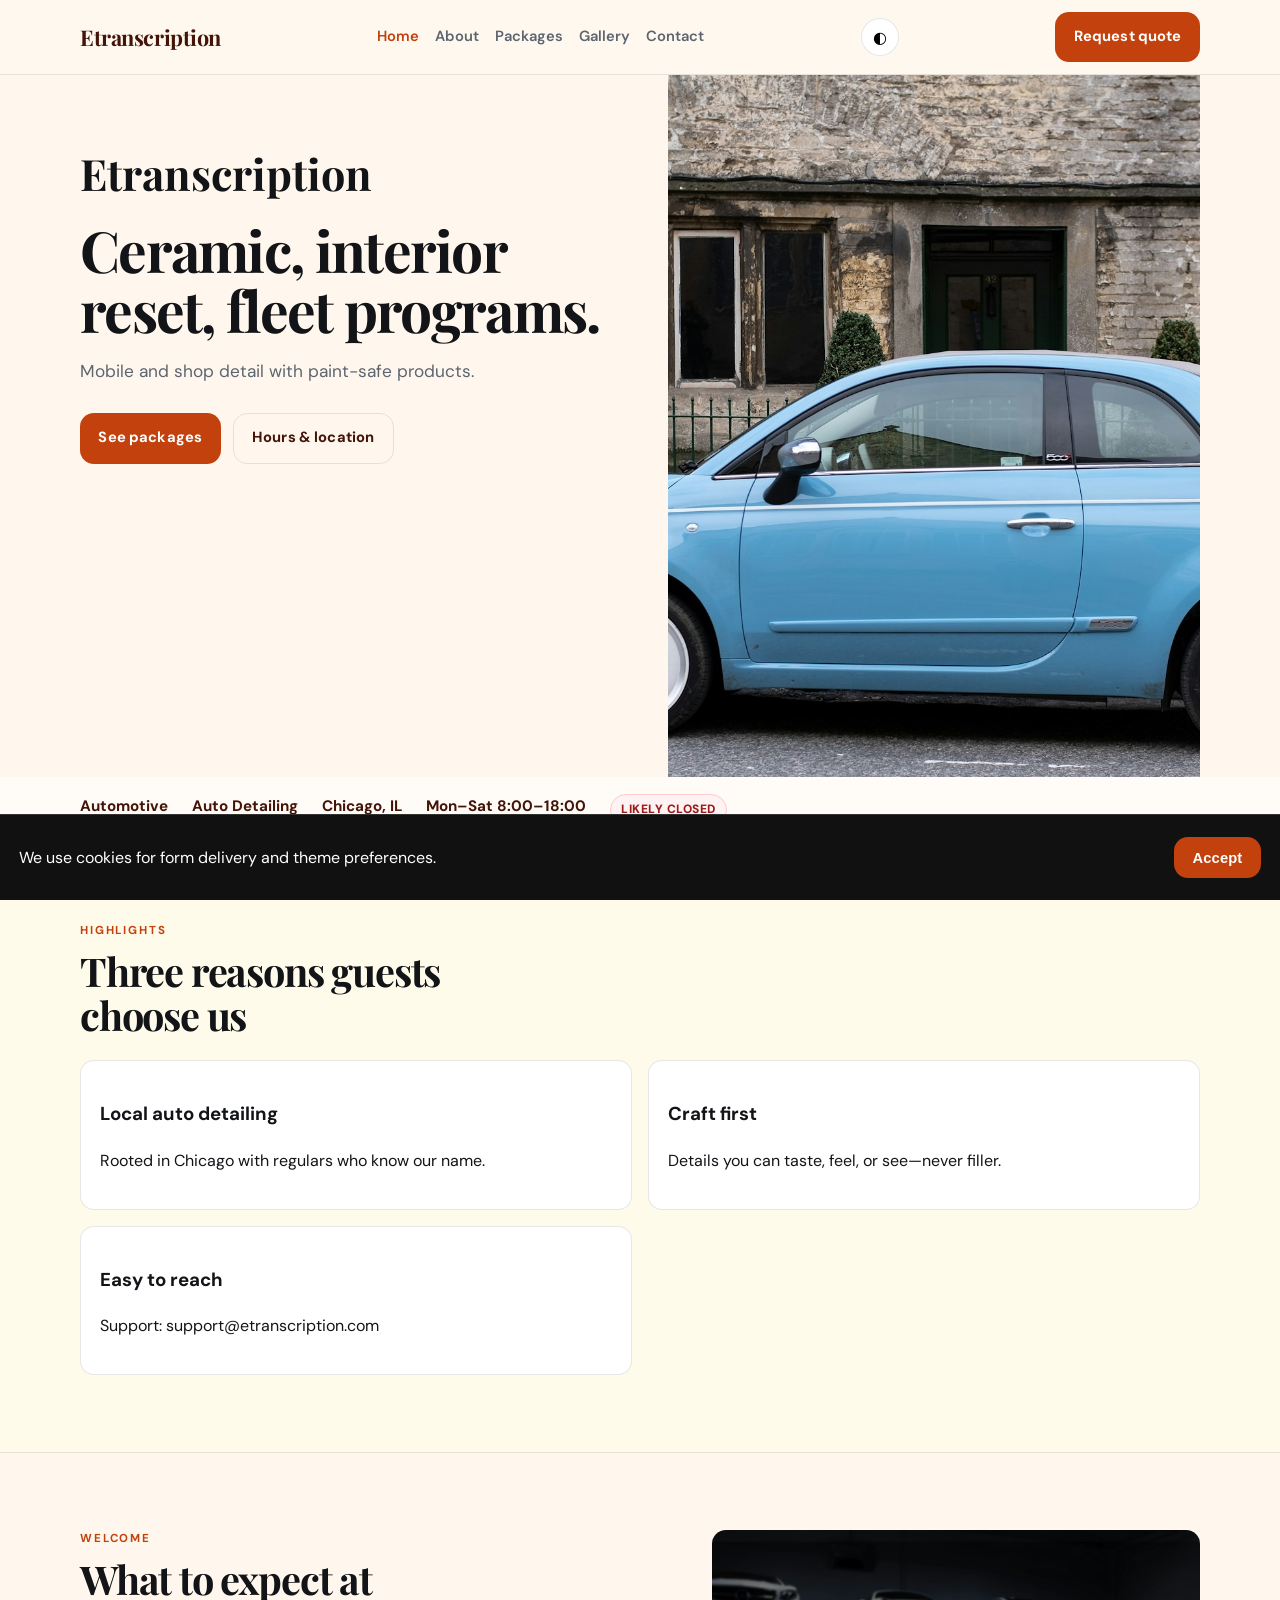
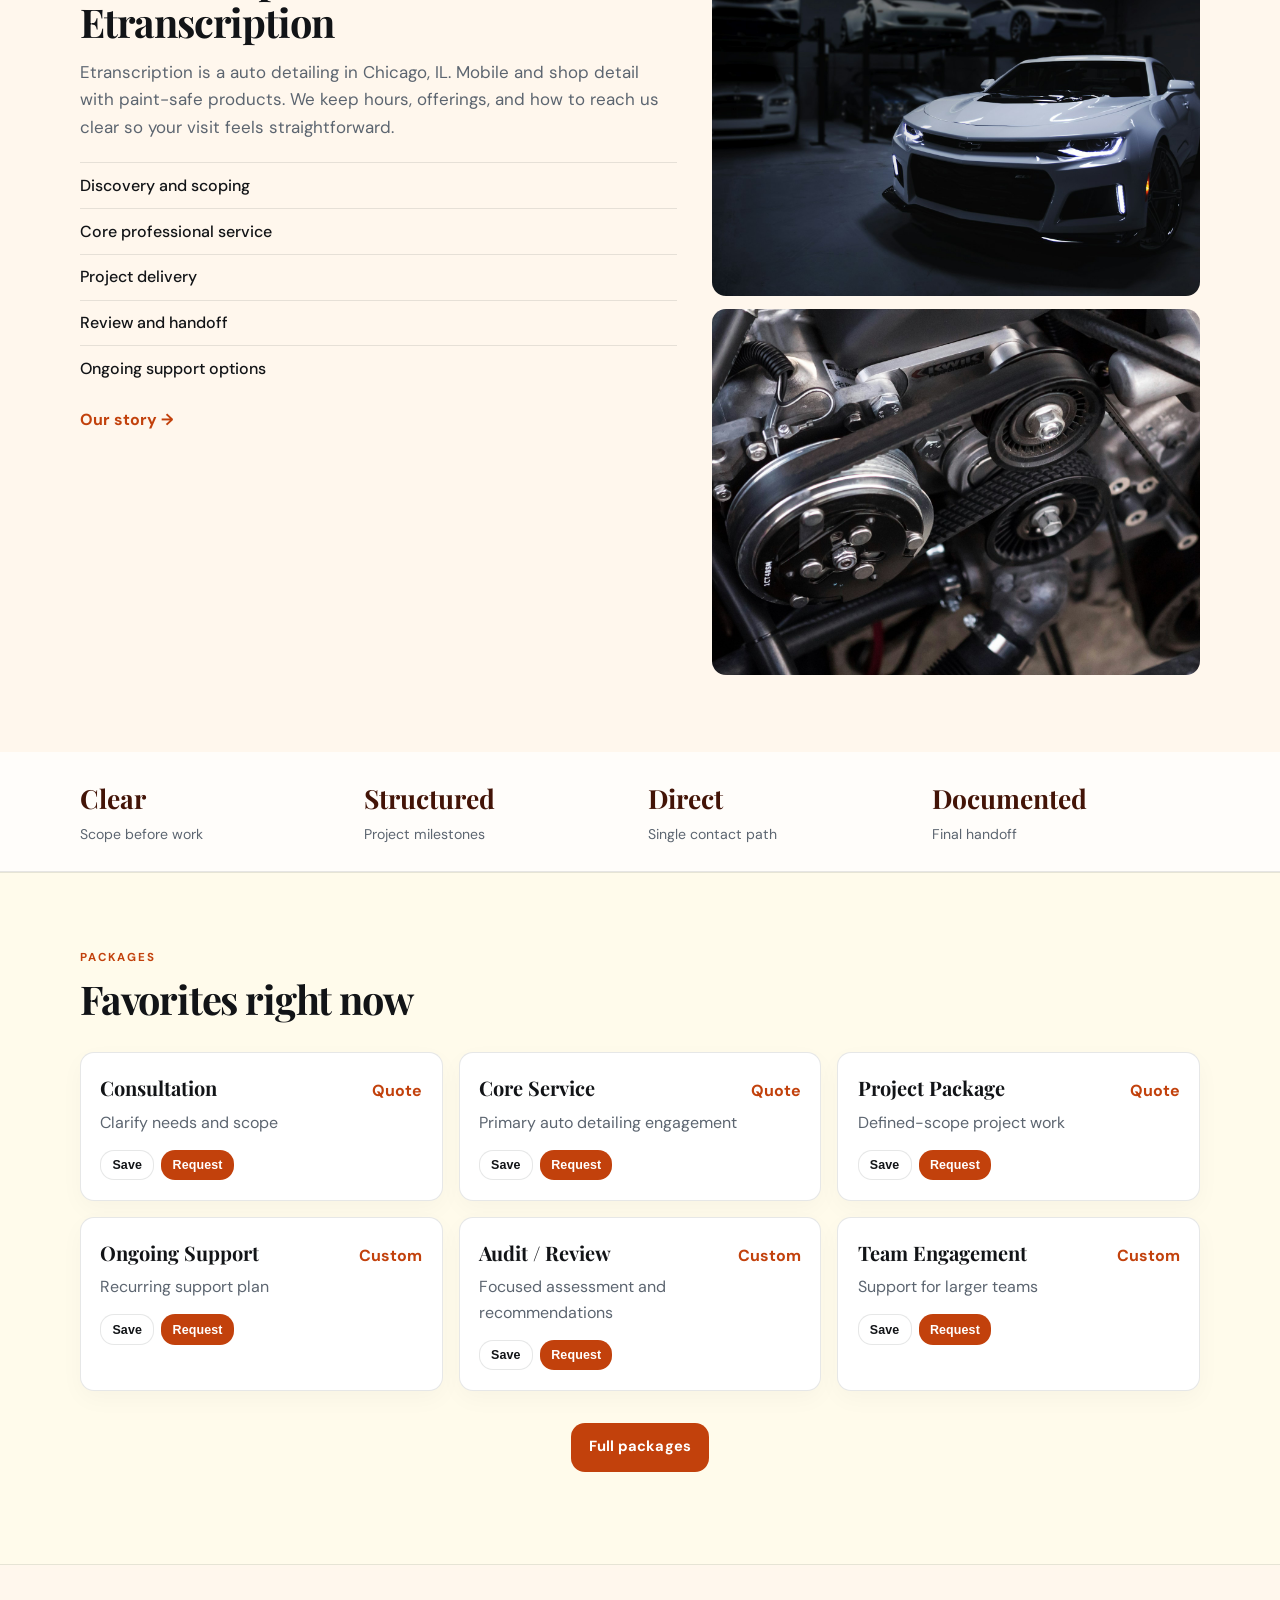
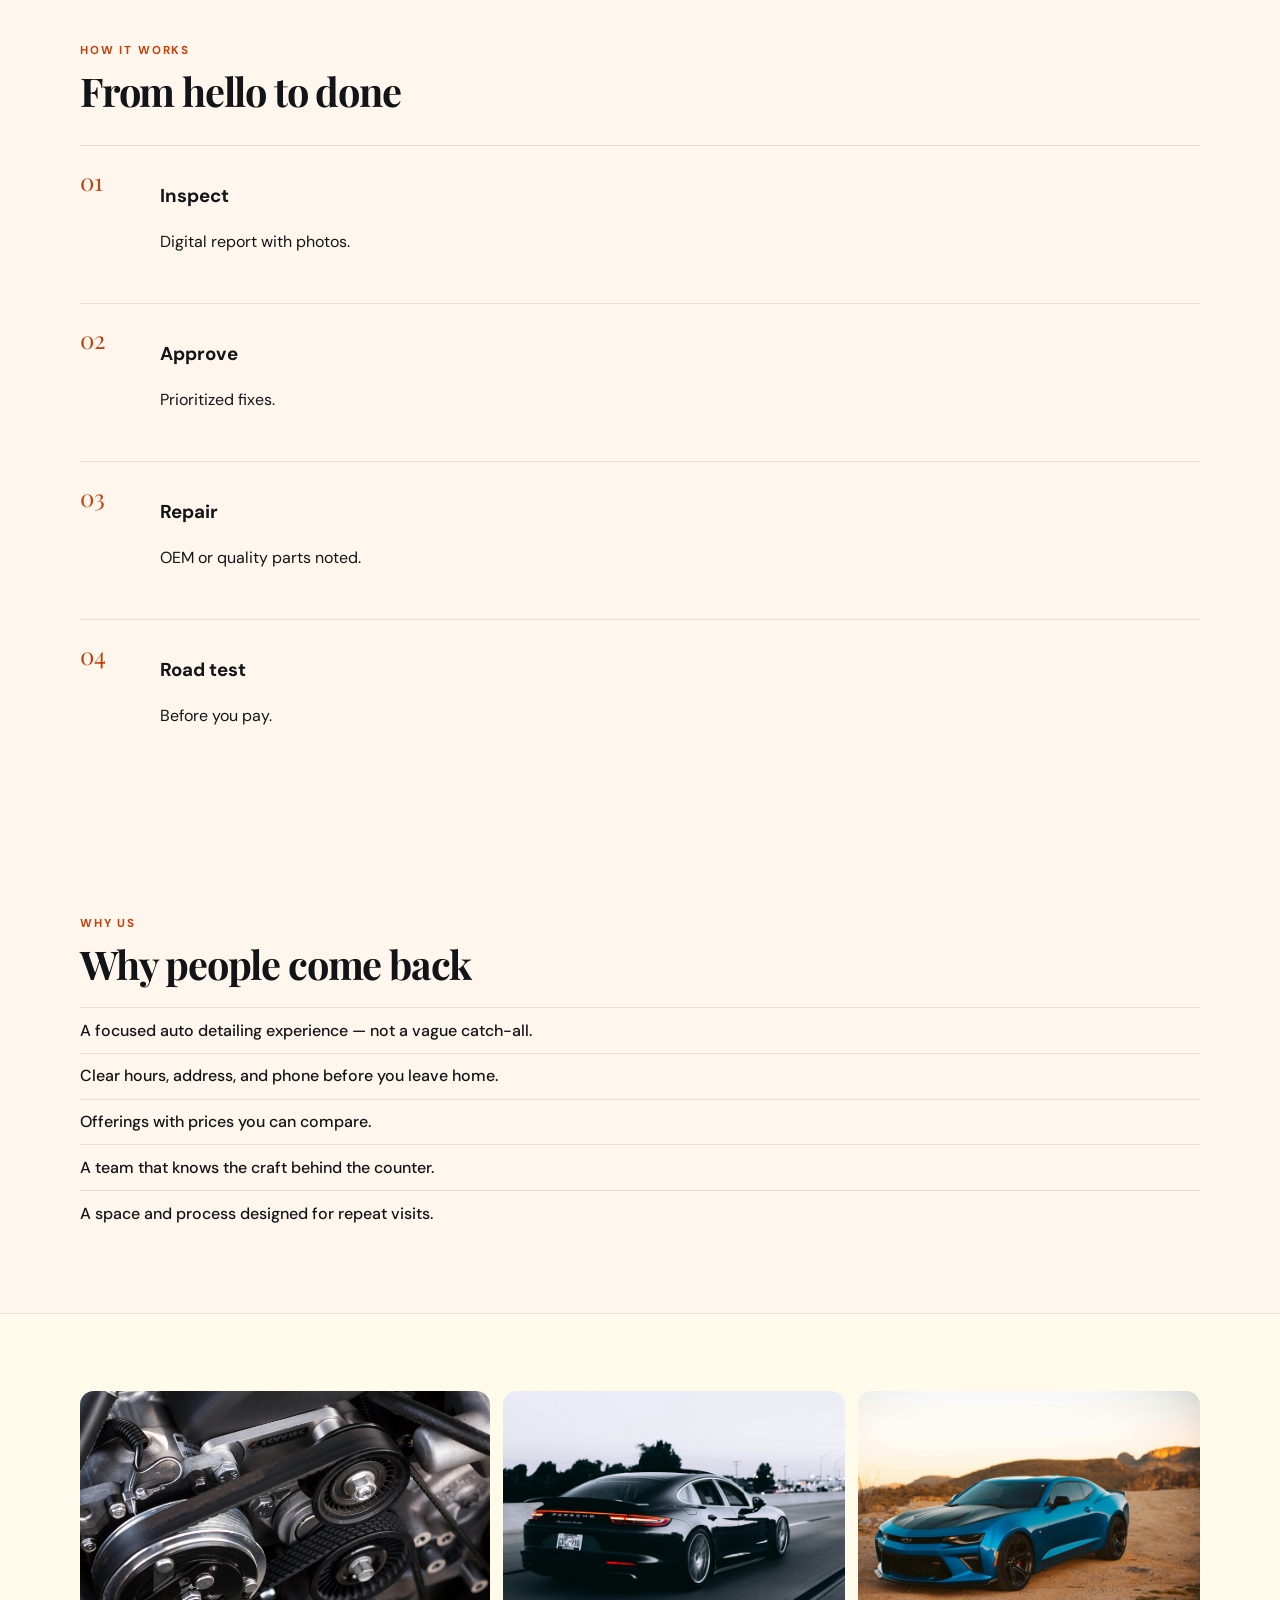
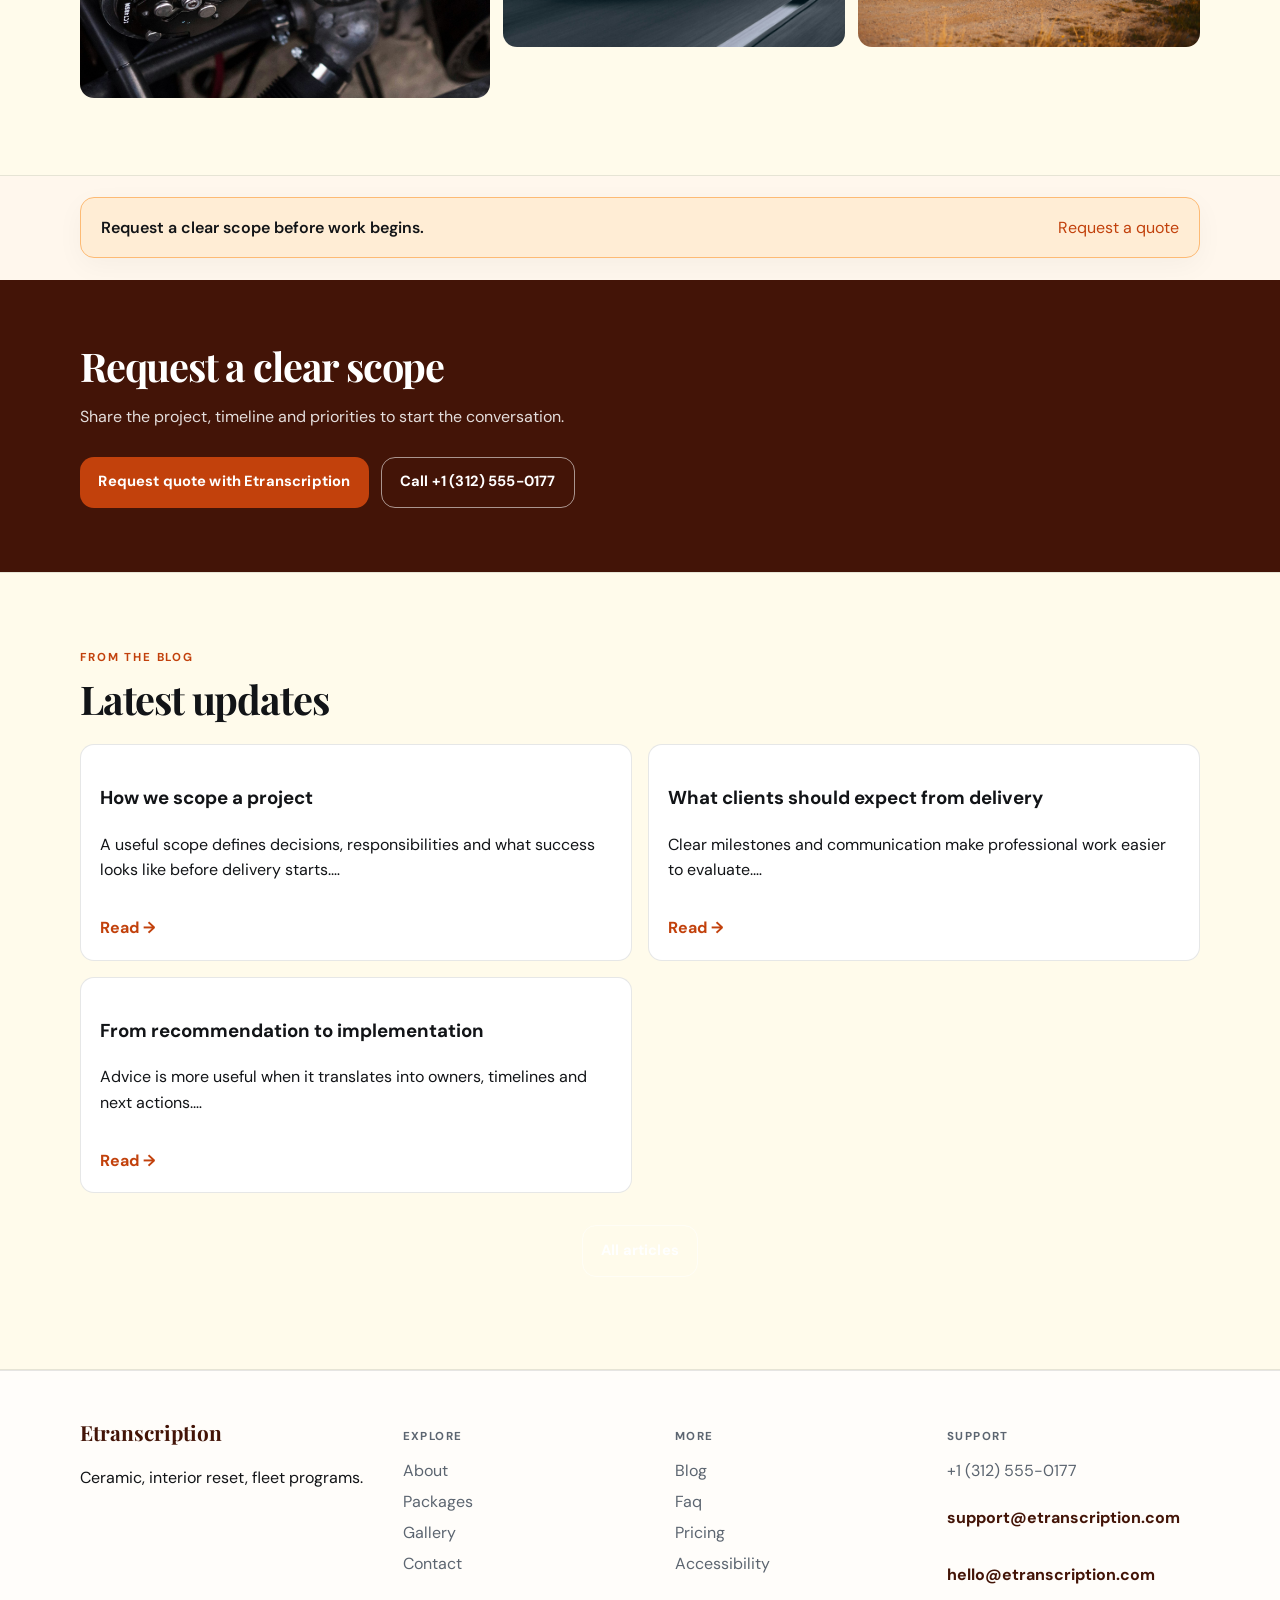
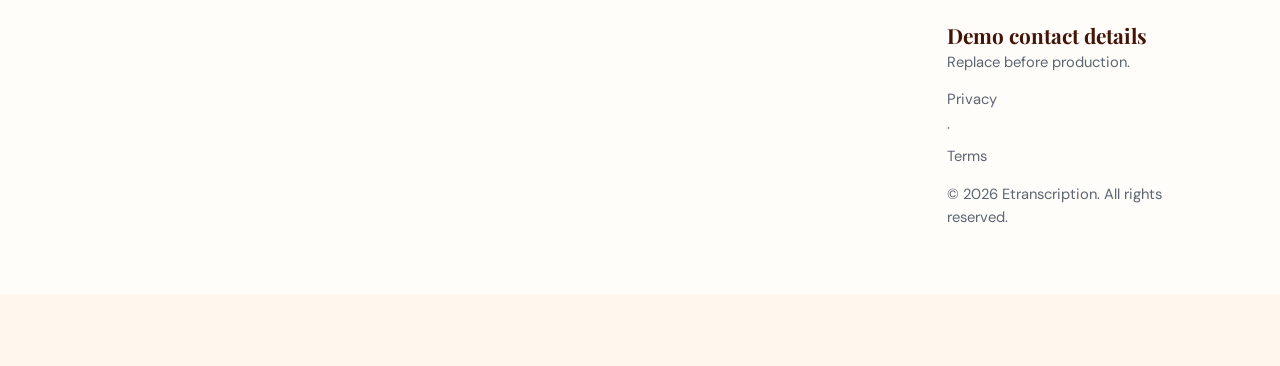
==== index.html @ 9fe55261 "Publish company website" ====
<!DOCTYPE html>
<html lang="en">
<head>
  <meta charset="UTF-8" />
  <meta name="viewport" content="width=device-width, initial-scale=1" />
  <title>Etranscription | Auto Detailing</title>
  <meta name="description" content="Etranscription — Ceramic, interior reset, fleet programs." />
  <meta property="og:title" content="Etranscription | Auto Detailing" />
  <meta property="og:description" content="Etranscription — Ceramic, interior reset, fleet programs." />
  <meta property="og:type" content="website" />
  <meta name="twitter:card" content="summary_large_image" />
  <meta name="twitter:title" content="Etranscription | Auto Detailing" />
  <meta name="twitter:description" content="Etranscription — Ceramic, interior reset, fleet programs." />
  <meta property="og:image" content="assets/img-1.jpg" />
  <meta name="twitter:image" content="assets/img-1.jpg" />
  <meta property="og:url" content="https://etranscription.github.io" />
  <script type="application/ld+json">{"@context": "https://schema.org", "@type": "LocalBusiness", "name": "Etranscription", "description": "Ceramic, interior reset, fleet programs.", "url": "https://etranscription.github.io", "image": "assets/img-1.jpg"}</script>
<script type="application/ld+json">{"@context": "https://schema.org", "@type": "FAQPage", "mainEntity": [{"@type": "Question", "name": "Where are you?", "acceptedAnswer": {"@type": "Answer", "text": "401 W Division St, Chicago, IL. See the map on Visit."}}, {"@type": "Question", "name": "How do I reach support?", "acceptedAnswer": {"@type": "Answer", "text": "Use the Contact form or email support@etranscription.com. We reply during open hours."}}, {"@type": "Question", "name": "How do I book?", "acceptedAnswer": {"@type": "Answer", "text": "Send a message on Contact, email bookings@etranscription.com, or call +1 (312) 555-0177."}}, {"@type": "Question", "name": "Are prices current?", "acceptedAnswer": {"@type": "Answer", "text": "Listed prices are current and may shift with seasons — we update this site when they do."}}, {"@type": "Question", "name": "Do you take groups?", "acceptedAnswer": {"@type": "Answer", "text": "Yes for many bookings — tell us the size and date and we'll confirm what Etranscription can host."}}, {"@type": "Question", "name": "What should I bring?", "acceptedAnswer": {"@type": "Answer", "text": "Just yourself (and any notes on allergies, sizes, or preferences). We'll handle the rest."}}, {"@type": "Question", "name": "Where can I read updates?", "acceptedAnswer": {"@type": "Answer", "text": "Blog and Journal pages publish changes before social media."}}, {"@type": "Question", "name": "How do I join the team?", "acceptedAnswer": {"@type": "Answer", "text": "Open roles are listed on Careers — we reply to every application."}}, {"@type": "Question", "name": "Is the space accessible?", "acceptedAnswer": {"@type": "Answer", "text": "See our Accessibility page for entrance, seating and restroom notes."}}, {"@type": "Question", "name": "Can I book for someone else?", "acceptedAnswer": {"@type": "Answer", "text": "Yes — include their name and preferences in the contact form."}}, {"@type": "Question", "name": "Is parking available?", "acceptedAnswer": {"@type": "Answer", "text": "See Locations for the branch closest to you in Chicago."}}]}</script>
<script type="application/ld+json">{"@context": "https://schema.org", "@type": "WebSite", "name": "Etranscription", "url": "https://etranscription.github.io", "description": "Ceramic, interior reset, fleet programs."}</script>
  <link rel="alternate" hreflang="en" href="index.html" />
  <link rel="alternate" hreflang="x-default" href="index.html" />
  <meta name="theme-color" content="#111111" />
  <link rel="preconnect" href="https://fonts.googleapis.com" />
  <link rel="preconnect" href="https://fonts.gstatic.com" crossorigin />
  <link href="https://fonts.googleapis.com/css2?family=DM+Sans:wght@400;500;600;700&family=Playfair+Display:wght@600;700&display=swap" rel="stylesheet" />
  <link rel="stylesheet" href="styles.css" />
  <link rel="icon" href="favicon.svg" type="image/svg+xml" />
</head>
<body>

  <header class="top">
    <div class="shell bar">
      <a class="logo" href="index.html">Etranscription</a>
      <button class="nav-toggle" type="button" aria-label="Open menu" data-nav-toggle>
        <span></span><span></span><span></span>
      </button>
      <nav data-nav><a href="index.html" class="on">Home</a><a href="about.html">About</a><a href="offerings.html">Packages</a><a href="gallery.html">Gallery</a><a href="contact.html">Contact</a></nav>
      <button type="button" class="theme-toggle" data-theme-toggle aria-label="Toggle dark mode">◐</button>
      <a class="cta" href="contact.html" data-open-book>Request quote</a>
    </div>
  </header>
  <main>

    <section class="hero split-hero">
      <div class="shell hero-split">
        <div class="hero-copy">
          <p class="brand">Etranscription</p>
          <h1>Ceramic, interior reset, fleet programs.</h1>
          <p class="lede">Mobile and shop detail with paint-safe products.</p>
          <div class="actions">
            <a class="btn solid" href="offerings.html">See packages</a>
            <a class="btn line" href="contact.html">Hours &amp; location</a>
          </div>
        </div>
        <div class="hero-photo"><img src="assets/img-1.jpg" alt="Etranscription" loading="eager" fetchpriority="high" decoding="async" /></div>
      </div>
    </section><section class="strip"><div class="shell strip-row">
      <span>Automotive</span><span>Auto Detailing</span>
      <span>Chicago, IL</span><span>Mon–Sat 8:00–18:00</span>
      <span class="open-badge" data-open-badge>Checking hours…</span>
    </div></section><section class="block tint">
      <div class="shell">
        <p class="eyebrow">Highlights</p>
        <h2>Three reasons guests choose us</h2>
        <div class="value-grid"><article><h3>Local auto detailing</h3><p>Rooted in Chicago with regulars who know our name.</p></article>
<article><h3>Craft first</h3><p>Details you can taste, feel, or see—never filler.</p></article>
<article><h3>Easy to reach</h3><p>Support: support@etranscription.com</p></article></div>
      </div>
    </section><section class="block">
      <div class="shell split">
        <div>
          <p class="eyebrow">Welcome</p>
          <h2>What to expect at Etranscription</h2>
          <p class="lead">Etranscription is a auto detailing in Chicago, IL. Mobile and shop detail with paint-safe products. We keep hours, offerings, and how to reach us clear so your visit feels straightforward.</p>
          <ul class="checks"><li>Discovery and scoping</li>
<li>Core professional service</li>
<li>Project delivery</li>
<li>Review and handoff</li>
<li>Ongoing support options</li></ul>
          <a class="textlink" href="about.html">Our story →</a>
        </div>
        <div class="about-photos">
          <img src="assets/img-2.jpg" alt="Etranscription" />
          <img src="assets/img-3.jpg" alt="Etranscription" />
        </div>
      </div>
    </section><section class="stats-band"><div class="shell stats-row"><div class="stat"><b>Clear</b><span>Scope before work</span></div>
<div class="stat"><b>Structured</b><span>Project milestones</span></div>
<div class="stat"><b>Direct</b><span>Single contact path</span></div>
<div class="stat"><b>Documented</b><span>Final handoff</span></div></div></section><section class="block tint">
      <div class="shell">
        <p class="eyebrow">Packages</p>
        <h2>Favorites right now</h2>
        <div class="menu-grid"><article class="item" data-item="Consultation">
          <div class="item-top"><h3>Consultation</h3><span class="price">Quote</span></div>
          <p>Clarify needs and scope</p>
          <div class="item-actions">
            <button type="button" class="btn quiet mini" data-save-item data-name="Consultation">Save</button>
            <button type="button" class="btn solid mini" data-open-book data-pref="Consultation">Request</button>
          </div>
        </article>
<article class="item" data-item="Core Service">
          <div class="item-top"><h3>Core Service</h3><span class="price">Quote</span></div>
          <p>Primary auto detailing engagement</p>
          <div class="item-actions">
            <button type="button" class="btn quiet mini" data-save-item data-name="Core Service">Save</button>
            <button type="button" class="btn solid mini" data-open-book data-pref="Core Service">Request</button>
          </div>
        </article>
<article class="item" data-item="Project Package">
          <div class="item-top"><h3>Project Package</h3><span class="price">Quote</span></div>
          <p>Defined-scope project work</p>
          <div class="item-actions">
            <button type="button" class="btn quiet mini" data-save-item data-name="Project Package">Save</button>
            <button type="button" class="btn solid mini" data-open-book data-pref="Project Package">Request</button>
          </div>
        </article>
<article class="item" data-item="Ongoing Support">
          <div class="item-top"><h3>Ongoing Support</h3><span class="price">Custom</span></div>
          <p>Recurring support plan</p>
          <div class="item-actions">
            <button type="button" class="btn quiet mini" data-save-item data-name="Ongoing Support">Save</button>
            <button type="button" class="btn solid mini" data-open-book data-pref="Ongoing Support">Request</button>
          </div>
        </article>
<article class="item" data-item="Audit / Review">
          <div class="item-top"><h3>Audit / Review</h3><span class="price">Custom</span></div>
          <p>Focused assessment and recommendations</p>
          <div class="item-actions">
            <button type="button" class="btn quiet mini" data-save-item data-name="Audit / Review">Save</button>
            <button type="button" class="btn solid mini" data-open-book data-pref="Audit / Review">Request</button>
          </div>
        </article>
<article class="item" data-item="Team Engagement">
          <div class="item-top"><h3>Team Engagement</h3><span class="price">Custom</span></div>
          <p>Support for larger teams</p>
          <div class="item-actions">
            <button type="button" class="btn quiet mini" data-save-item data-name="Team Engagement">Save</button>
            <button type="button" class="btn solid mini" data-open-book data-pref="Team Engagement">Request</button>
          </div>
        </article></div>
        <p class="center-cta"><a class="btn solid" href="offerings.html">Full packages</a></p>
      </div>
    </section><section class="block">
      <div class="shell">
        <p class="eyebrow">How it works</p>
        <h2>From hello to done</h2>
        <ol class="process"><li><span>01</span><div><h3>Inspect</h3><p>Digital report with photos.</p></div></li>
<li><span>02</span><div><h3>Approve</h3><p>Prioritized fixes.</p></div></li>
<li><span>03</span><div><h3>Repair</h3><p>OEM or quality parts noted.</p></div></li>
<li><span>04</span><div><h3>Road test</h3><p>Before you pay.</p></div></li></ol>
      </div>
    </section><section class="block">
      <div class="shell">
        <p class="eyebrow">Why us</p>
        <h2>Why people come back</h2>
        <ul class="why"><li>A focused auto detailing experience — not a vague catch-all.</li>
<li>Clear hours, address, and phone before you leave home.</li>
<li>Offerings with prices you can compare.</li>
<li>A team that knows the craft behind the counter.</li>
<li>A space and process designed for repeat visits.</li></ul>
      </div>
    </section><section class="block tint">
      <div class="shell mosaic">
        <img src="assets/img-10.jpg" alt="Finished work" loading="lazy" />
        <img src="assets/img-11.jpg" alt="Signature space" loading="lazy" />
        <img src="assets/img-12.jpg" alt="Guest experience" loading="lazy" />
      </div>
    </section><div class="promo shell"><p>Request a clear scope before work begins.</p><button type="button" class="text-cta" data-open-book>Request a quote</button></div><section class="cta-band">
      <div class="shell">
        <h2>Request a clear scope</h2>
        <p>Share the project, timeline and priorities to start the conversation.</p>
        <div class="actions">
          <a class="btn solid" href="contact.html">Request quote with Etranscription</a>
          <a class="btn line" href="tel:+13125550177">Call +1 (312) 555-0177</a>
        </div>
      </div>
    </section><section class="block tint">
      <div class="shell">
        <p class="eyebrow">From the blog</p>
        <h2>Latest updates</h2>
        <div class="value-grid"><article class="journal-card reveal">
          <h3>How we scope a project</h3>
          <p>A useful scope defines decisions, responsibilities and what success looks like before delivery starts.…</p>
          <a class="textlink" href="blog.html">Read →</a>
        </article><article class="journal-card reveal">
          <h3>What clients should expect from delivery</h3>
          <p>Clear milestones and communication make professional work easier to evaluate.…</p>
          <a class="textlink" href="blog.html">Read →</a>
        </article><article class="journal-card reveal">
          <h3>From recommendation to implementation</h3>
          <p>Advice is more useful when it translates into owners, timelines and next actions.…</p>
          <a class="textlink" href="blog.html">Read →</a>
        </article></div>
        <p class="center-cta"><a class="btn line" href="blog.html">All articles</a></p>
      </div>
    </section>
  </main>

  <footer class="foot">
    <div class="shell foot-grid">
      <div>
        <strong>Etranscription</strong>
        <p>Ceramic, interior reset, fleet programs.</p>
        
      </div>
      <div>
        <p class="fh">Explore</p>
        <a href="about.html">About</a><a href="offerings.html">Packages</a><a href="gallery.html">Gallery</a><a href="contact.html">Contact</a>
      </div>
      <div>
        <p class="fh">More</p>
        <a href="blog.html">Blog</a><a href="faq.html">Faq</a><a href="pricing.html">Pricing</a><a href="accessibility.html">Accessibility</a>
      </div>
      <div>
        <p class="fh">Support</p>
        <a href="tel:+13125550177">+1 (312) 555-0177</a>
        <p class="mail-plain">support@etranscription.com</p>
        <p class="mail-plain">hello@etranscription.com</p>
        
        <p class="foot-meta"><strong>Demo contact details</strong><br/>Replace before production.</p>
        <p class="foot-meta"><a href="privacy.html">Privacy</a> · <a href="terms.html">Terms</a></p>
        <p class="foot-meta">© 2026 Etranscription. All rights reserved.</p>
      </div>
    </div>
  </footer>
  <div class="cookie-bar" data-cookie-bar hidden>
    <p>We use cookies for form delivery and theme preferences.</p>
    <button type="button" class="btn solid" data-cookie-accept>Accept</button>
  </div>
  <div class="mobile-cta">
    <a href="tel:+13125550177">Call</a>
    <button type="button" data-open-book>Request quote</button>
    
  </div>
  <div class="toast" data-toast hidden></div>

  <div class="modal" data-book-modal hidden>
    <div class="modal-card">
      <button class="modal-close" type="button" data-close-book aria-label="Close">×</button>
      <p class="eyebrow">Quick request</p>
      <h3>Contact Etranscription</h3>
      <p class="lead">Send the essentials and we will reply by email.</p>
      <form class="contact-form compact" data-quick-book data-support="support@etranscription.com">
        <label>Name<input name="name" required placeholder="Your name" /></label>
        <label>Email<input type="email" name="email" required placeholder="you@email.com" /></label>
        <label>Timing<input name="when" required placeholder="Preferred date or timeline" /></label>
        <label>Notes<textarea name="message" rows="3" placeholder="Project, product, service or other details…"></textarea></label>
        <button class="btn solid" type="submit">Request quote</button>
      </form>
    </div>
  </div>

  <div class="lightbox" data-lightbox hidden>
    <button class="modal-close" type="button" data-lightbox-close aria-label="Close">×</button>
    <img data-lightbox-img alt="" />
    <div class="lightbox-nav">
      <button type="button" data-lightbox-prev>‹</button>
      <button type="button" data-lightbox-next>›</button>
    </div>
  </div>
  <script src="site.js"></script>
</body></html>
---- styles.css ----
:root {
  --ink:#121417; --muted:#5c6570; --paper:#fff7ed;
  --accent:#c2410c; --deep:#431407; --line:rgba(18,20,23,.10);
  --display:"Playfair Display",Georgia,"Times New Roman",serif;
  --body:"DM Sans","Segoe UI",sans-serif; --shell:1120px;
  --radius:14px;
}
*{box-sizing:border-box} html{scroll-behavior:smooth}
body{margin:0;font-family:var(--body);color:var(--ink);background:var(--paper);line-height:1.6;padding-bottom:72px;-webkit-font-smoothing:antialiased}
a{color:inherit;text-decoration:none} img{max-width:100%;display:block}
.shell{width:min(var(--shell),calc(100% - 2.4rem));margin-inline:auto}
.sr{position:absolute;left:-9999px}
.mail-plain{display:inline-block;font-weight:700;color:var(--deep);word-break:break-all}
.support-banner{padding:1.25rem 1.35rem;margin:0 0 1.5rem;border:1px solid var(--line);border-left:4px solid var(--accent);background:#fff;border-radius:var(--radius)}
.support-mail{margin:.35rem 0 .5rem;font-family:var(--display);font-size:clamp(1.4rem,3vw,2rem);font-weight:700;color:var(--deep)}
.form-success{margin-top:1.2rem;padding:1.4rem;border:1px solid color-mix(in srgb,var(--accent) 35%,var(--line));background:#fff;border-radius:var(--radius)}
.form-success h3{margin:0 0 .5rem;font-family:var(--display);font-size:1.6rem}
.form-success[hidden],.contact-form[hidden]{display:none !important}
.contact-form select{width:100%;padding:.85rem 1rem;border:1px solid var(--line);border-radius:8px;font:inherit;background:#fff}
.top{position:sticky;top:0;z-index:40;backdrop-filter:blur(14px);background:color-mix(in srgb,var(--paper) 90%,white);border-bottom:1px solid var(--line)}
.bar{min-height:74px;display:flex;align-items:center;justify-content:space-between;gap:1rem;position:relative}
.logo{font-family:var(--display);font-weight:700;font-size:1.35rem;color:var(--deep);letter-spacing:-.02em}
nav{display:flex;flex-wrap:wrap;gap:1rem;font-weight:600;font-size:.92rem;color:var(--muted)}
nav a.on,nav a:hover{color:var(--accent)}
.nav-toggle{display:none;flex-direction:column;gap:5px;background:transparent;border:0;padding:.4rem;cursor:pointer}
.nav-toggle span{display:block;width:22px;height:2px;background:var(--deep)}
.cta,.btn{display:inline-flex;align-items:center;justify-content:center;padding:.8rem 1.15rem;border-radius:var(--radius);font-weight:700;font-size:.92rem;border:0;cursor:pointer;letter-spacing:.01em}
.cta,.btn.solid{background:var(--accent);color:#fff}
.btn.line{border:1px solid rgba(255,255,255,.55);color:#fff;background:transparent}
.btn.quiet{border:1px solid var(--line);background:#fff;color:var(--ink)}
.hero{position:relative;min-height:86vh;display:grid;align-items:end;color:#fff;overflow:hidden}
.hero-bg{position:absolute;inset:0;background-size:cover;background-position:center center;background-repeat:no-repeat}
.hero-shade{position:absolute;inset:0;background:linear-gradient(115deg,rgba(10,12,16,.72),rgba(10,12,16,.18))}
.hero-photo img{width:100%;aspect-ratio:16/9;object-fit:cover;object-position:center;display:block;max-height:min(78vh,900px)}
.hero-copy{position:relative;z-index:2;padding:5rem 0 3.8rem;max-width:720px}
.brand{margin:0 0 .75rem;font-family:var(--display);font-size:clamp(1.85rem,3.6vw,2.7rem);font-weight:700}
.hero h1,.page-hero h1{margin:0;font-family:var(--display);letter-spacing:-.03em;font-weight:700}
.hero h1{font-size:clamp(2.15rem,5.2vw,3.55rem);max-width:15ch;line-height:1.05}
.lede{margin:1.15rem 0 0;max-width:42ch;color:rgba(255,255,255,.9);font-size:1.08rem}
.actions{display:flex;flex-wrap:wrap;gap:.75rem;margin-top:1.7rem}
.promo{display:flex;justify-content:space-between;gap:1rem;align-items:center;margin:1.35rem auto;padding:1.05rem 1.25rem;background:#fff;border:1px solid var(--line);border-radius:var(--radius);box-shadow:0 8px 28px rgba(18,20,23,.04)}
.promo p{margin:0;font-weight:600}
.promo a{font-weight:800;color:var(--accent);white-space:nowrap}
.strip{border-bottom:1px solid var(--line);background:rgba(255,255,255,.5)}
.strip-row{display:flex;flex-wrap:wrap;gap:.8rem 1.5rem;padding:1.05rem 0;font-weight:700;color:var(--deep);font-size:.95rem}
.stats-band{border-bottom:1px solid var(--line);background:rgba(255,255,255,.72)}
.stats-row{display:grid;grid-template-columns:repeat(4,1fr);gap:1rem;padding:1.55rem 0}
.stat b{display:block;font-family:var(--display);font-size:1.65rem;color:var(--deep)}
.stat span{display:block;margin-top:.25rem;color:var(--muted);font-size:.88rem}
.mosaic{display:grid;grid-template-columns:1.2fr 1fr 1fr;gap:.85rem}
.mosaic img{width:100%;aspect-ratio:4/3;object-fit:cover;object-position:center;border-radius:var(--radius);display:block}
.block{padding:4.8rem 0}.block.tint{background:rgba(255,255,255,.58);border-block:1px solid var(--line)}
.eyebrow{margin:0 0 .55rem;font-size:.72rem;font-weight:700;letter-spacing:.16em;text-transform:uppercase;color:var(--accent)}
h2{margin:0;font-family:var(--display);font-size:clamp(1.85rem,3.1vw,2.55rem);letter-spacing:-.03em;max-width:18ch;line-height:1.1}
.lead{margin:.95rem 0 0;color:var(--muted);max-width:52ch;font-size:1.06rem}
.split{display:grid;grid-template-columns:1.1fr .9fr;gap:2.2rem;align-items:start}
.amenity-grid,.contact-grid,.newsletter{display:grid;grid-template-columns:1.1fr .9fr;gap:2.2rem;align-items:start}
.checks,.why,.hours{margin:1.35rem 0 0;padding:0;list-style:none}
.checks li,.why li,.hours li{padding:.6rem 0;border-top:1px solid var(--line);font-weight:500}
.hours-card,.card{background:#fff;border:1px solid var(--line);border-radius:var(--radius);padding:1.4rem;box-shadow:0 10px 30px rgba(18,20,23,.035)}
.card-actions{display:flex;flex-wrap:wrap;gap:.6rem;margin-top:1rem}
.stack-card p{margin:0 0 1rem}
.about-photos{display:grid;gap:.85rem}
.about-photos img,.solo{width:100%;aspect-ratio:4/3;object-fit:cover;object-position:center;border-radius:var(--radius)}
.solo.wide{aspect-ratio:16/9;margin-top:1rem}
.menu-grid{margin-top:2rem;display:grid;grid-template-columns:repeat(3,1fr);gap:1rem}
.menu-list{margin-top:1.5rem;display:grid;gap:.85rem}
.menu-list .item{padding:1.1rem 1.2rem}
.item{background:#fff;border:1px solid var(--line);border-radius:var(--radius);padding:1.2rem;position:relative;box-shadow:0 8px 24px rgba(18,20,23,.03)}
.item.soft{background:color-mix(in srgb,var(--paper) 70%,white)}
.item-top{display:flex;justify-content:space-between;gap:.5rem;align-items:baseline}
.item h3{margin:0 0 .35rem;font-family:var(--display);font-size:1.25rem}
.item p{margin:0;color:var(--muted)}
.item .tag{margin-top:.7rem;font-size:.72rem;font-weight:800;letter-spacing:.1em;text-transform:uppercase;color:var(--accent)}
.price{font-weight:700;color:var(--accent);white-space:nowrap}
.process{list-style:none;margin:2rem 0 0;padding:0;display:grid;gap:1rem}
.process li{display:grid;grid-template-columns:64px 1fr;gap:1rem;padding:1rem 0;border-top:1px solid var(--line)}
.process span{font-family:var(--display);font-size:1.5rem;color:var(--accent)}
.quotes{display:grid;grid-template-columns:repeat(3,1fr);gap:1rem;margin-top:1.5rem}
blockquote{margin:0;padding:1.3rem;background:#fff;border:1px solid var(--line);border-radius:var(--radius)}
blockquote p{margin:0;font-family:var(--display);font-size:1.25rem;line-height:1.25}
blockquote footer{margin-top:.85rem;color:var(--muted);font-size:.9rem}
.value-grid,.team-grid{display:grid;grid-template-columns:repeat(2,1fr);gap:1rem;margin-top:1.5rem}
.two-col{display:grid;grid-template-columns:1fr 1fr;gap:2rem;align-items:start}
.value-grid article,.person,.team-card{background:#fff;border:1px solid var(--line);border-radius:var(--radius);padding:1.2rem;overflow:hidden}
.team-card img{width:100%;aspect-ratio:1;object-fit:cover;object-position:center top;border-radius:calc(var(--radius) - 4px);margin:0 0 .85rem;display:block}
.team-card h3{margin:0 0 .25rem;font-family:var(--display);font-size:1.2rem}
.team-card .eyebrow{margin:0 0 .5rem}
.team-card p:last-child{margin:0;color:var(--muted);line-height:1.55}
.person .role{color:var(--accent);font-weight:700;margin:.2rem 0 .5rem}
img{max-width:100%;height:auto;display:block}
picture,figure{margin:0}
.faq details{border-top:1px solid var(--line);padding:1rem 0}
.faq summary{cursor:pointer;font-weight:700}
.faq p{margin:.6rem 0 0;color:var(--muted)}
.page-hero{padding:3.8rem 0 1.1rem}
.page-hero h1{font-size:clamp(2.1rem,4vw,3.1rem);max-width:16ch}
.page .lead{color:var(--muted)}
.gallery-rich{display:grid;grid-template-columns:repeat(2,1fr);gap:1rem}
.gallery-rich figure{margin:0}
.gallery-rich img{width:100%;aspect-ratio:4/3;object-fit:cover;object-position:center;border-radius:var(--radius)}
.gallery-rich figcaption{margin-top:.45rem;color:var(--muted);font-size:.88rem}
.visit-grid{display:grid;grid-template-columns:.85fr 1.15fr;gap:1.6rem}
.map-wrap{margin-top:1rem;border-radius:var(--radius);overflow:hidden;border:1px solid var(--line);background:#fff}
.map-wrap iframe{width:100%;height:320px;border:0;display:block}
.map-note{margin:.55rem 1rem 1rem;font-size:.9rem}
.map-note a{color:var(--accent);font-weight:700}
.contact-form,.news-form{display:grid;gap:.9rem;margin-top:1rem}
.contact-form label{display:grid;gap:.35rem;font-weight:700;font-size:.9rem}
.contact-form input,.contact-form textarea,.news-form input{width:100%;padding:.9rem 1rem;border:1px solid var(--line);border-radius:8px;font:inherit;background:#fff}
.contact-form input:focus,.contact-form textarea:focus,.contact-form select:focus,.news-form input:focus{outline:2px solid color-mix(in srgb,var(--accent) 45%,white);border-color:var(--accent)}
.news-form{grid-template-columns:1fr auto;align-items:center}
.form-note{margin:0;color:var(--muted);font-size:.88rem}
.cta-band{padding:4rem 0;background:var(--deep);color:#fff}
.cta-band h2{color:#fff;max-width:16ch}
.cta-band p{color:rgba(255,255,255,.86);max-width:46ch}
.center-cta{text-align:center;margin-top:2rem}
.textlink{display:inline-block;margin-top:1rem;font-weight:700;color:var(--accent)}
.foot{border-top:1px solid var(--line);padding:2.8rem 0 3.2rem;background:rgba(255,255,255,.72)}
.foot-grid{display:grid;grid-template-columns:1.2fr 1fr 1fr 1fr;gap:1.2rem}
.fh{font-size:.72rem;font-weight:700;letter-spacing:.12em;text-transform:uppercase;color:var(--muted)}
.foot a{display:block;margin:.35rem 0;color:var(--muted)}
.foot a:hover{color:var(--accent)}
.foot strong{font-family:var(--display);font-size:1.3rem;color:var(--deep)}
.foot-meta{color:var(--muted);font-size:.92rem;line-height:1.55}
.mobile-cta{display:none;position:fixed;left:0;right:0;bottom:0;z-index:50;background:#fff;border-top:1px solid var(--line);grid-template-columns:1fr 1fr 1fr}
.mobile-cta a,.mobile-cta button{text-align:center;padding:.95rem .4rem;font-weight:800;font-size:.85rem;color:var(--deep);background:transparent;border:0;font-family:inherit;cursor:pointer}
.mobile-cta a:nth-child(2),.mobile-cta button:nth-child(2){background:var(--accent);color:#fff}
.toast{position:fixed;left:50%;bottom:5.5rem;transform:translateX(-50%);background:var(--deep);color:#fff;padding:.9rem 1.2rem;border-radius:999px;font-weight:700;z-index:80;box-shadow:0 12px 32px rgba(0,0,0,.22)}
.btn.mini{padding:.45rem .7rem;font-size:.78rem}
.item-actions{display:flex;flex-wrap:wrap;gap:.45rem;margin-top:.9rem}
.offer-tools{margin-bottom:1rem}
.offer-tools input{width:min(420px,100%);padding:.85rem 1rem;border:1px solid var(--line);border-radius:8px;font:inherit;background:#fff}
.saved-tray{margin:1rem 0;padding:1rem;border:1px dashed var(--line);background:#fff;border-radius:var(--radius)}
.saved-tray ul{margin:.5rem 0 1rem;padding-left:1.1rem}
.open-badge{display:inline-flex;align-items:center;gap:.35rem;padding:.35rem .65rem;border-radius:999px;font-size:.75rem;font-weight:800;letter-spacing:.04em;text-transform:uppercase;background:#ecfdf5;color:#166534;border:1px solid #86efac}
.open-badge.closed{background:#fef2f2;color:#991b1b;border-color:#fecaca}
.open-badge.unknown{background:#f8fafc;color:#475569;border-color:#cbd5e1}
.text-cta{border:0;background:transparent;color:var(--accent);font-weight:800;cursor:pointer;font:inherit;padding:0}
.copy-btn{margin-left:.45rem;border:1px solid var(--line);background:#fff;border-radius:6px;padding:.2rem .45rem;font-size:.72rem;font-weight:700;cursor:pointer}
.gal-btn{display:block;width:100%;padding:0;border:0;background:transparent;cursor:zoom-in}
.gal-btn img{width:100%;aspect-ratio:4/3;object-fit:cover;object-position:center;border-radius:var(--radius)}
.modal,.lightbox{position:fixed;inset:0;z-index:90;background:rgba(10,12,16,.72);display:grid;place-items:center;padding:1rem}
.modal[hidden],.lightbox[hidden]{display:none !important}
.modal-card{width:min(480px,100%);background:var(--paper);border-radius:14px;padding:1.4rem 1.4rem 1.2rem;position:relative;border:1px solid var(--line);box-shadow:0 24px 60px rgba(0,0,0,.28)}
.modal-card h3{margin:.2rem 0 .4rem;font-family:var(--display);font-size:1.7rem}
.modal-close{position:absolute;top:.55rem;right:.7rem;border:0;background:transparent;font-size:1.6rem;cursor:pointer;line-height:1;color:var(--muted)}
.contact-form.compact{margin-top:.8rem}
.lightbox img{max-width:min(960px,92vw);max-height:82vh;object-fit:contain;border-radius:10px;background:#000}
.lightbox-nav{position:absolute;bottom:1.2rem;display:flex;gap:.6rem}
.lightbox-nav button{border:0;background:#fff;color:#111;width:44px;height:44px;border-radius:50%;font-size:1.4rem;cursor:pointer}
.item.is-saved{outline:2px solid color-mix(in srgb,var(--accent) 55%,white)}
.item.is-hidden{display:none}
@media(max-width:900px){
  .nav-toggle{display:flex}
  nav{display:none;position:absolute;top:74px;left:0;right:0;background:var(--paper);border-bottom:1px solid var(--line);padding:1rem;flex-direction:column;gap:.9rem}
  nav.open{display:flex}
  .cta{display:none}
  .split,.menu-grid,.quotes,.value-grid,.team-grid,.gallery-rich,.visit-grid,.foot-grid,.amenity-grid,.contact-grid,.newsletter,.news-form,.stats-row,.mosaic,.two-col{grid-template-columns:1fr}
  .mobile-cta{display:grid}
  .promo{flex-direction:column;align-items:flex-start}
}

.promo{background:#ffedd5;border-color:#fdba74}
.block.tint{background:#fffbeb}


.hero.split-hero{min-height:auto;padding:0;background:var(--paper);color:var(--ink)}
.hero.split-hero .hero-bg,.hero.split-hero .hero-shade{display:none}
.hero.split-hero .hero-split{display:grid;grid-template-columns:1.05fr .95fr;min-height:78vh}
.hero.split-hero .hero-copy{padding:4rem 0 4rem;color:var(--ink);max-width:none}
.hero.split-hero .hero-copy .lede{color:var(--muted)}
.hero.split-hero .hero-photo img{width:100%;height:100%;min-height:420px;object-fit:cover}
.hero.split-hero .btn.line{border-color:var(--line);color:var(--deep)}
.gallery-masonry{display:columns;columns:2;column-gap:1rem}
.gallery-masonry figure{break-inside:avoid;margin:0 0 1rem}
.gallery-masonry img{width:100%;height:auto;min-height:180px;object-fit:cover;border-radius:var(--radius)}

.prose-block .lead.wide{max-width:62ch}
.journal-card,.journal-entry{background:#fff;border:1px solid var(--line);border-radius:var(--radius);padding:1.2rem}
.journal-stack{display:grid;gap:1rem}
.compare-table{width:100%;border-collapse:collapse;margin-top:1rem}
.compare-table th,.compare-table td{border-top:1px solid var(--line);padding:.75rem;text-align:left}
.compare-table th{font-size:.72rem;letter-spacing:.12em;text-transform:uppercase;color:var(--muted)}
.gallery-hero{min-height:46vh;display:grid;align-items:end;color:#fff;background-size:cover;background-position:center;position:relative}
.gallery-hero::before{content:"";position:absolute;inset:0;background:linear-gradient(180deg,rgba(0,0,0,.15),rgba(0,0,0,.65))}
.gallery-hero .shell{position:relative;z-index:1;padding:3rem 0}
.page-hero.wide-hero h1{max-width:24ch}
.mosaic.teaser{grid-template-columns:repeat(3,1fr);max-height:420px;overflow:hidden}
.reveal{opacity:0;transform:translateY(14px);transition:opacity .5s ease,transform .5s ease}
.reveal.is-visible{opacity:1;transform:none}
.theme-toggle{border:1px solid var(--line);background:#fff;border-radius:999px;width:38px;height:38px;cursor:pointer;font-size:1rem}
body.theme-dark{--paper:#0e1114;--ink:#eef2f6;--muted:#9aa8b6;--line:rgba(255,255,255,.12)}
body.theme-dark .block.tint{background:rgba(255,255,255,.04)}
.cookie-bar{position:fixed;bottom:0;left:0;right:0;z-index:60;display:flex;align-items:center;justify-content:space-between;gap:1rem;padding:.85rem 1.2rem;background:#111;color:#fff;border-top:1px solid #333}
.cookie-bar[hidden]{display:none !important}
.insta-grid{display:grid;grid-template-columns:repeat(3,1fr);gap:.65rem}
.insta-cell{position:relative;overflow:hidden;border-radius:var(--radius)}
.insta-cell img{aspect-ratio:1;object-fit:cover;object-position:center;width:100%;display:block}
.insta-cell figcaption{position:absolute;inset:auto 0 0 0;padding:.5rem;font-size:.72rem;background:linear-gradient(transparent,rgba(0,0,0,.75));color:#fff}
.video-wrap{position:relative;padding-top:56.25%;border-radius:var(--radius);overflow:hidden}
.video-wrap iframe{position:absolute;inset:0;width:100%;height:100%;border:0}
.ba-slider{position:relative}
.ba-panels{display:grid;grid-template-columns:1fr 1fr;gap:1rem}
.ba-after{clip-path:inset(0 50% 0 0)}
.faq-page details{border:1px solid var(--line);border-radius:var(--radius);padding:.85rem 1rem;margin-bottom:.65rem;background:#fff}
.faq-page summary{cursor:pointer;font-weight:700}
.chat-slot{border:1px dashed var(--line);padding:1rem;border-radius:var(--radius);margin:1rem 0}
.theme-toggle{flex-shrink:0}
.bar{flex-wrap:wrap}
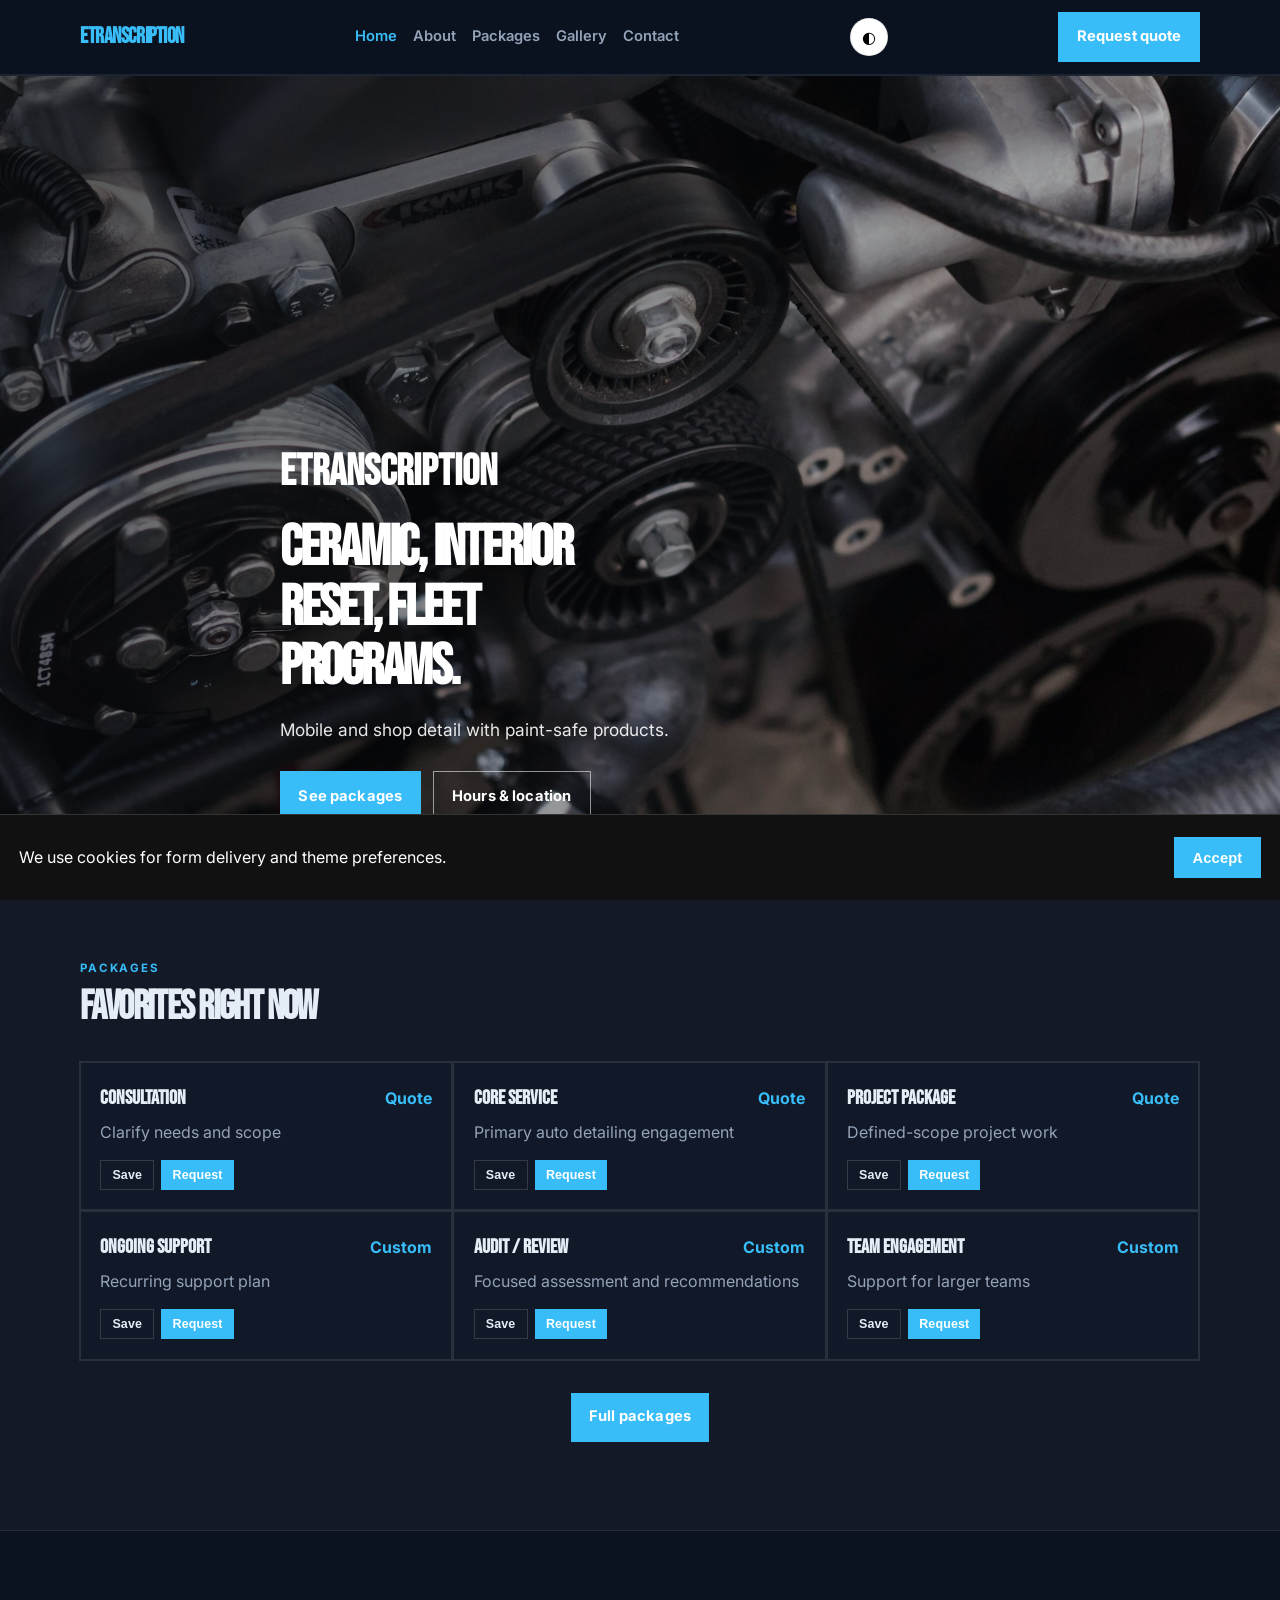
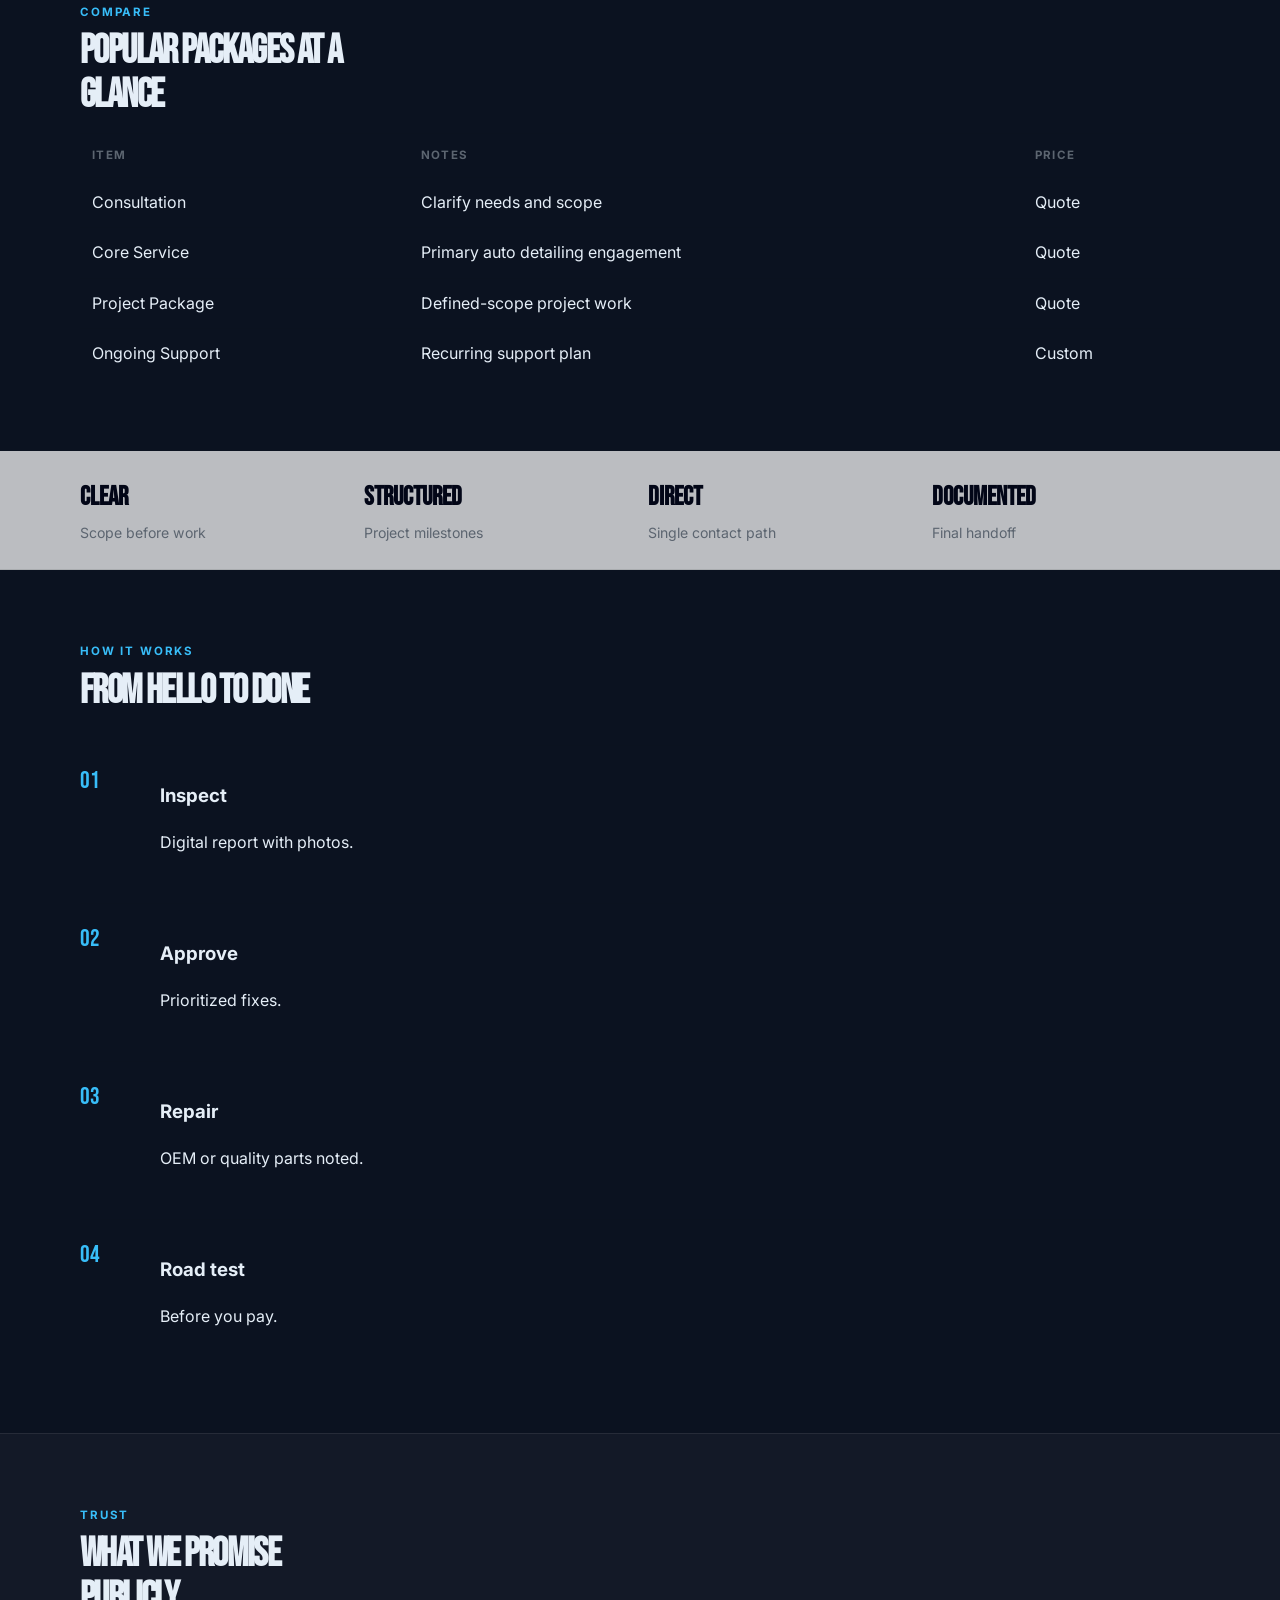
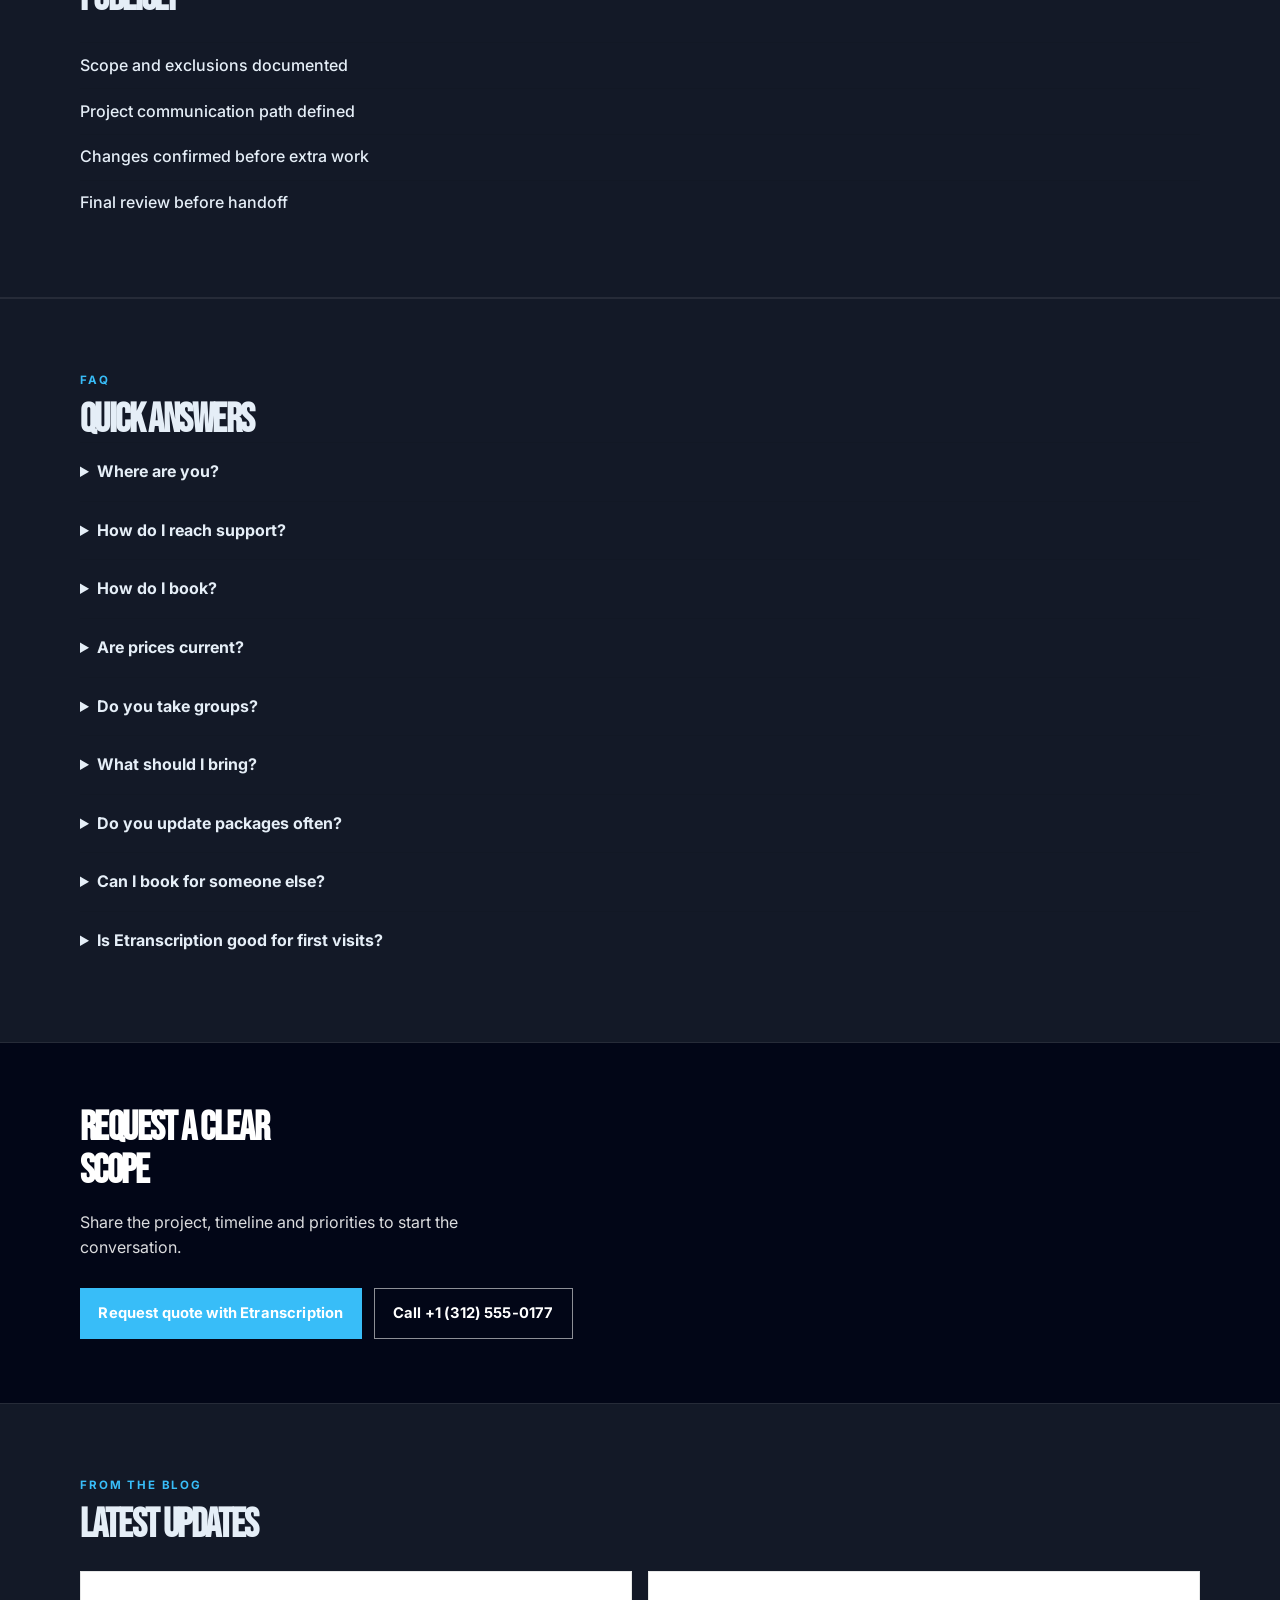
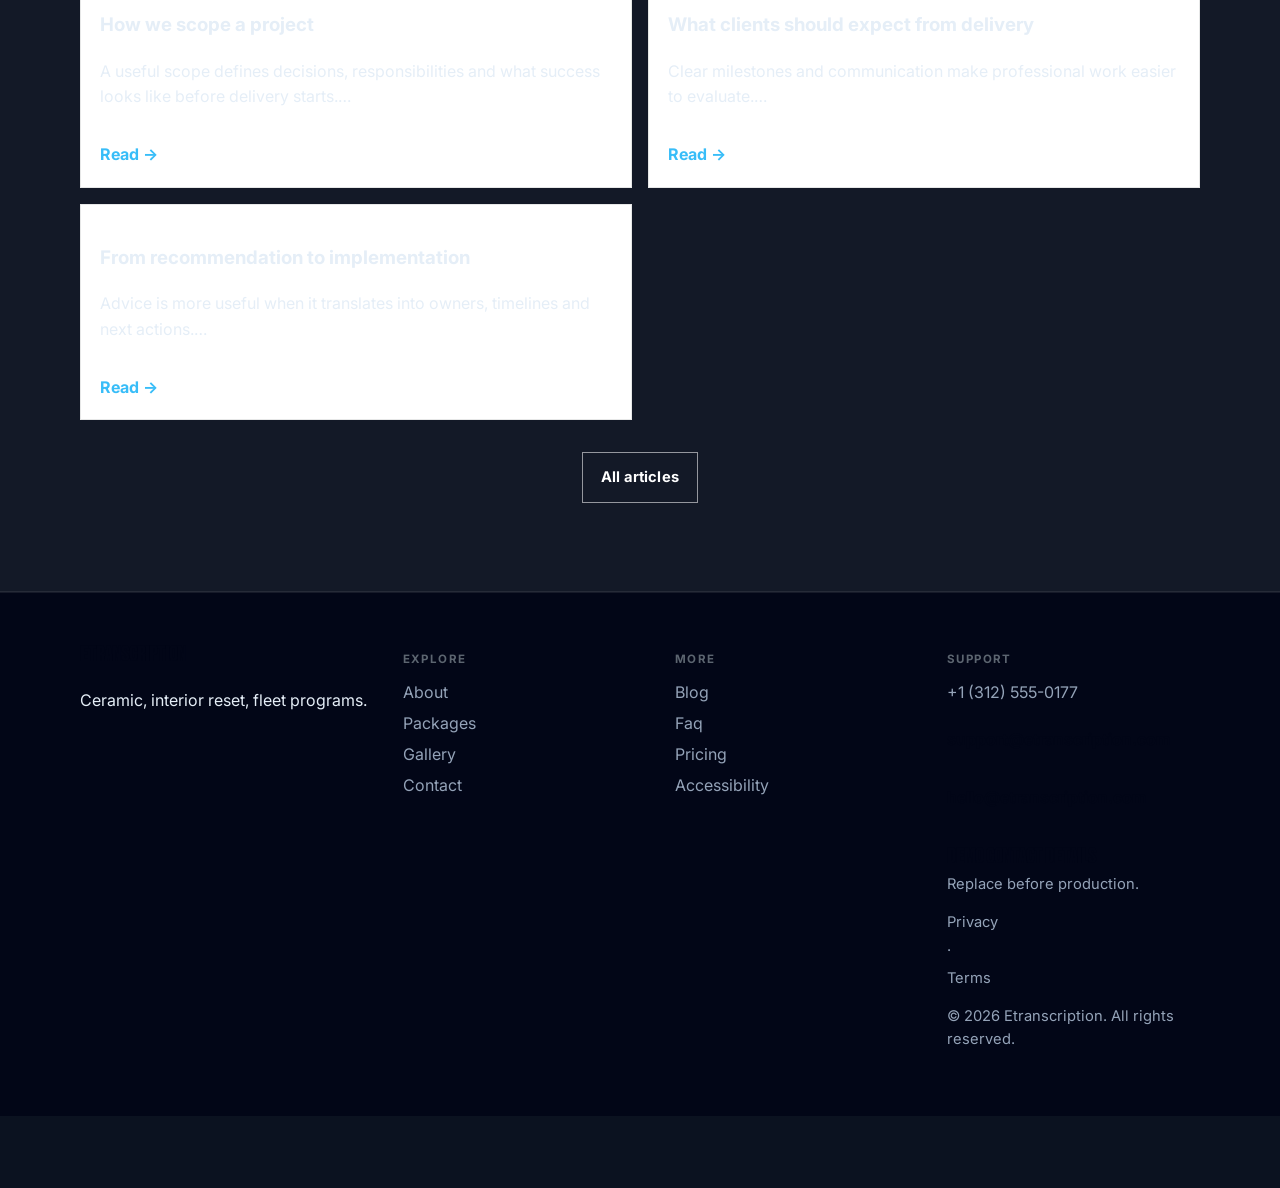
==== commit d6e5dce0: "Improve website (dark)" ====
--- a/index.html
+++ b/index.html
@@ -22,7 +22,7 @@
   <meta name="theme-color" content="#111111" />
   <link rel="preconnect" href="https://fonts.googleapis.com" />
   <link rel="preconnect" href="https://fonts.gstatic.com" crossorigin />
-  <link href="https://fonts.googleapis.com/css2?family=DM+Sans:wght@400;500;600;700&family=Playfair+Display:wght@600;700&display=swap" rel="stylesheet" />
+  <link href="https://fonts.googleapis.com/css2?family=Bebas+Neue&family=Inter:wght@400;500;600;700&display=swap" rel="stylesheet" />
   <link rel="stylesheet" href="styles.css" />
   <link rel="icon" href="favicon.svg" type="image/svg+xml" />
 </head>
@@ -41,53 +41,19 @@
   </header>
   <main>
 
-    <section class="hero split-hero">
-      <div class="shell hero-split">
-        <div class="hero-copy">
-          <p class="brand">Etranscription</p>
-          <h1>Ceramic, interior reset, fleet programs.</h1>
-          <p class="lede">Mobile and shop detail with paint-safe products.</p>
-          <div class="actions">
-            <a class="btn solid" href="offerings.html">See packages</a>
-            <a class="btn line" href="contact.html">Hours &amp; location</a>
-          </div>
+    <section class="hero minimal-hero">
+      <div class="hero-bg" style="background-image:url('assets/img-1.jpg')"></div>
+      <div class="hero-shade"></div>
+      <div class="shell hero-copy">
+        <p class="brand">Etranscription</p>
+        <h1>Ceramic, interior reset, fleet programs.</h1>
+        <p class="lede">Mobile and shop detail with paint-safe products.</p>
+        <div class="actions">
+          <a class="btn solid" href="offerings.html">See packages</a>
+          <a class="btn line" href="contact.html">Hours &amp; location</a>
         </div>
-        <div class="hero-photo"><img src="assets/img-1.jpg" alt="Etranscription" loading="eager" fetchpriority="high" decoding="async" /></div>
-      </div>
-    </section><section class="strip"><div class="shell strip-row">
-      <span>Automotive</span><span>Auto Detailing</span>
-      <span>Chicago, IL</span><span>Mon–Sat 8:00–18:00</span>
-      <span class="open-badge" data-open-badge>Checking hours…</span>
-    </div></section><section class="block tint">
-      <div class="shell">
-        <p class="eyebrow">Highlights</p>
-        <h2>Three reasons guests choose us</h2>
-        <div class="value-grid"><article><h3>Local auto detailing</h3><p>Rooted in Chicago with regulars who know our name.</p></article>
-<article><h3>Craft first</h3><p>Details you can taste, feel, or see—never filler.</p></article>
-<article><h3>Easy to reach</h3><p>Support: support@etranscription.com</p></article></div>
-      </div>
-    </section><section class="block">
-      <div class="shell split">
-        <div>
-          <p class="eyebrow">Welcome</p>
-          <h2>What to expect at Etranscription</h2>
-          <p class="lead">Etranscription is a auto detailing in Chicago, IL. Mobile and shop detail with paint-safe products. We keep hours, offerings, and how to reach us clear so your visit feels straightforward.</p>
-          <ul class="checks"><li>Discovery and scoping</li>
-<li>Core professional service</li>
-<li>Project delivery</li>
-<li>Review and handoff</li>
-<li>Ongoing support options</li></ul>
-          <a class="textlink" href="about.html">Our story →</a>
-        </div>
-        <div class="about-photos">
-          <img src="assets/img-2.jpg" alt="Etranscription" />
-          <img src="assets/img-3.jpg" alt="Etranscription" />
-        </div>
-      </div>
-    </section><section class="stats-band"><div class="shell stats-row"><div class="stat"><b>Clear</b><span>Scope before work</span></div>
-<div class="stat"><b>Structured</b><span>Project milestones</span></div>
-<div class="stat"><b>Direct</b><span>Single contact path</span></div>
-<div class="stat"><b>Documented</b><span>Final handoff</span></div></div></section><section class="block tint">
+      </div>
+    </section><section class="block tint">
       <div class="shell">
         <p class="eyebrow">Packages</p>
         <h2>Favorites right now</h2>
@@ -142,6 +108,16 @@
         <p class="center-cta"><a class="btn solid" href="offerings.html">Full packages</a></p>
       </div>
     </section><section class="block">
+      <div class="shell">
+        <p class="eyebrow">Compare</p>
+        <h2>Popular packages at a glance</h2>
+        <table class="compare-table"><thead><tr><th>Item</th><th>Notes</th><th>Price</th></tr></thead>
+        <tbody><tr><td>Consultation</td><td>Clarify needs and scope</td><td>Quote</td></tr><tr><td>Core Service</td><td>Primary auto detailing engagement</td><td>Quote</td></tr><tr><td>Project Package</td><td>Defined-scope project work</td><td>Quote</td></tr><tr><td>Ongoing Support</td><td>Recurring support plan</td><td>Custom</td></tr></tbody></table>
+      </div>
+    </section><section class="stats-band"><div class="shell stats-row"><div class="stat"><b>Clear</b><span>Scope before work</span></div>
+<div class="stat"><b>Structured</b><span>Project milestones</span></div>
+<div class="stat"><b>Direct</b><span>Single contact path</span></div>
+<div class="stat"><b>Documented</b><span>Final handoff</span></div></div></section><section class="block">
       <div class="shell">
         <p class="eyebrow">How it works</p>
         <h2>From hello to done</h2>
@@ -150,23 +126,30 @@
 <li><span>03</span><div><h3>Repair</h3><p>OEM or quality parts noted.</p></div></li>
 <li><span>04</span><div><h3>Road test</h3><p>Before you pay.</p></div></li></ol>
       </div>
-    </section><section class="block">
-      <div class="shell">
-        <p class="eyebrow">Why us</p>
-        <h2>Why people come back</h2>
-        <ul class="why"><li>A focused auto detailing experience — not a vague catch-all.</li>
-<li>Clear hours, address, and phone before you leave home.</li>
-<li>Offerings with prices you can compare.</li>
-<li>A team that knows the craft behind the counter.</li>
-<li>A space and process designed for repeat visits.</li></ul>
-      </div>
-    </section><section class="block tint">
-      <div class="shell mosaic">
-        <img src="assets/img-10.jpg" alt="Finished work" loading="lazy" />
-        <img src="assets/img-11.jpg" alt="Signature space" loading="lazy" />
-        <img src="assets/img-12.jpg" alt="Guest experience" loading="lazy" />
-      </div>
-    </section><div class="promo shell"><p>Request a clear scope before work begins.</p><button type="button" class="text-cta" data-open-book>Request a quote</button></div><section class="cta-band">
+    </section><section class="block tint">
+      <div class="shell">
+        <p class="eyebrow">Trust</p>
+        <h2>What we promise publicly</h2>
+        <ul class="checks"><li>Scope and exclusions documented</li>
+<li>Project communication path defined</li>
+<li>Changes confirmed before extra work</li>
+<li>Final review before handoff</li></ul>
+      </div>
+    </section><section class="block tint">
+      <div class="shell">
+        <p class="eyebrow">FAQ</p>
+        <h2>Quick answers</h2>
+        <div class="faq"><details><summary>Where are you?</summary><p>401 W Division St, Chicago, IL. See the map on Visit.</p></details>
+<details><summary>How do I reach support?</summary><p>Use the Contact form or email support@etranscription.com. We reply during open hours.</p></details>
+<details><summary>How do I book?</summary><p>Send a message on Contact, email bookings@etranscription.com, or call +1 (312) 555-0177.</p></details>
+<details><summary>Are prices current?</summary><p>Listed prices are current and may shift with seasons — we update this site when they do.</p></details>
+<details><summary>Do you take groups?</summary><p>Yes for many bookings — tell us the size and date and we'll confirm what Etranscription can host.</p></details>
+<details><summary>What should I bring?</summary><p>Just yourself (and any notes on allergies, sizes, or preferences). We'll handle the rest.</p></details>
+<details><summary>Do you update packages often?</summary><p>Yes — seasonal shifts are posted here first.</p></details>
+<details><summary>Can I book for someone else?</summary><p>Yes — include their name and preferences in the Contact form or email support@etranscription.com.</p></details>
+<details><summary>Is Etranscription good for first visits?</summary><p>Absolutely — tell us it's your first time and we'll recommend a starting point.</p></details></div>
+      </div>
+    </section><section class="cta-band">
       <div class="shell">
         <h2>Request a clear scope</h2>
         <p>Share the project, timeline and priorities to start the conversation.</p>
--- a/styles.css
+++ b/styles.css
@@ -1,10 +1,10 @@
 
 :root {
-  --ink:#121417; --muted:#5c6570; --paper:#fff7ed;
-  --accent:#c2410c; --deep:#431407; --line:rgba(18,20,23,.10);
-  --display:"Playfair Display",Georgia,"Times New Roman",serif;
-  --body:"DM Sans","Segoe UI",sans-serif; --shell:1120px;
-  --radius:14px;
+  --ink:#121417; --muted:#5c6570; --paper:#0b1220;
+  --accent:#38bdf8; --deep:#020617; --line:rgba(18,20,23,.10);
+  --display:"Bebas Neue",Georgia,"Times New Roman",serif;
+  --body:"Inter","Segoe UI",sans-serif; --shell:1120px;
+  --radius:10px;
 }
 *{box-sizing:border-box} html{scroll-behavior:smooth}
 body{margin:0;font-family:var(--body);color:var(--ink);background:var(--paper);line-height:1.6;padding-bottom:72px;-webkit-font-smoothing:antialiased}
@@ -29,7 +29,7 @@
 .cta,.btn.solid{background:var(--accent);color:#fff}
 .btn.line{border:1px solid rgba(255,255,255,.55);color:#fff;background:transparent}
 .btn.quiet{border:1px solid var(--line);background:#fff;color:var(--ink)}
-.hero{position:relative;min-height:86vh;display:grid;align-items:end;color:#fff;overflow:hidden}
+.hero{position:relative;min-height:90vh;display:grid;align-items:end;color:#fff;overflow:hidden}
 .hero-bg{position:absolute;inset:0;background-size:cover;background-position:center center;background-repeat:no-repeat}
 .hero-shade{position:absolute;inset:0;background:linear-gradient(115deg,rgba(10,12,16,.72),rgba(10,12,16,.18))}
 .hero-photo img{width:100%;aspect-ratio:16/9;object-fit:cover;object-position:center;display:block;max-height:min(78vh,900px)}
@@ -162,20 +162,22 @@
   .promo{flex-direction:column;align-items:flex-start}
 }
 
-.promo{background:#ffedd5;border-color:#fdba74}
-.block.tint{background:#fffbeb}
-
-
-.hero.split-hero{min-height:auto;padding:0;background:var(--paper);color:var(--ink)}
-.hero.split-hero .hero-bg,.hero.split-hero .hero-shade{display:none}
-.hero.split-hero .hero-split{display:grid;grid-template-columns:1.05fr .95fr;min-height:78vh}
-.hero.split-hero .hero-copy{padding:4rem 0 4rem;color:var(--ink);max-width:none}
-.hero.split-hero .hero-copy .lede{color:var(--muted)}
-.hero.split-hero .hero-photo img{width:100%;height:100%;min-height:420px;object-fit:cover}
-.hero.split-hero .btn.line{border-color:var(--line);color:var(--deep)}
-.gallery-masonry{display:columns;columns:2;column-gap:1rem}
-.gallery-masonry figure{break-inside:avoid;margin:0 0 1rem}
-.gallery-masonry img{width:100%;height:auto;min-height:180px;object-fit:cover;border-radius:var(--radius)}
+body{color:#e5eef7}
+.top{background:rgba(11,18,32,.92);border-color:rgba(255,255,255,.08)}
+.logo,nav a.on,.textlink,.price,.eyebrow,.map-note a{color:#38bdf8}
+nav,.foot a,.foot-meta,.lead,.item p,blockquote footer{color:#94a3b8}
+.item,.card,.person,blockquote,.hours-card,.promo,.contact-form input,.contact-form textarea,.news-form input{
+  background:#111827;border-color:rgba(255,255,255,.1);color:#e5eef7
+}
+.block.tint{background:rgba(255,255,255,.03);border-color:rgba(255,255,255,.08)}
+.strip{background:rgba(255,255,255,.03);border-color:rgba(255,255,255,.08)}
+.btn.quiet{background:#111827;color:#e5eef7;border-color:rgba(255,255,255,.15)}
+.foot{background:#020617;border-color:rgba(255,255,255,.08)}
+.mobile-cta{background:#020617;border-color:rgba(255,255,255,.1)}
+.mobile-cta a{color:#e5eef7}
+
+
+:root{--radius:0px}.top,.item,.card,.promo,blockquote,.person,.hours-card{border-width:2px;box-shadow:none}.hero{border-bottom:3px solid var(--deep)}.hero h1,h2{text-transform:uppercase;letter-spacing:-.04em}.menu-grid{gap:0}.menu-grid .item{margin:-1px 0 0 -1px}.btn,.cta{border-radius:0}.block{padding:4.5rem 0}
 
 .prose-block .lead.wide{max-width:62ch}
 .journal-card,.journal-entry{background:#fff;border:1px solid var(--line);border-radius:var(--radius);padding:1.2rem}
